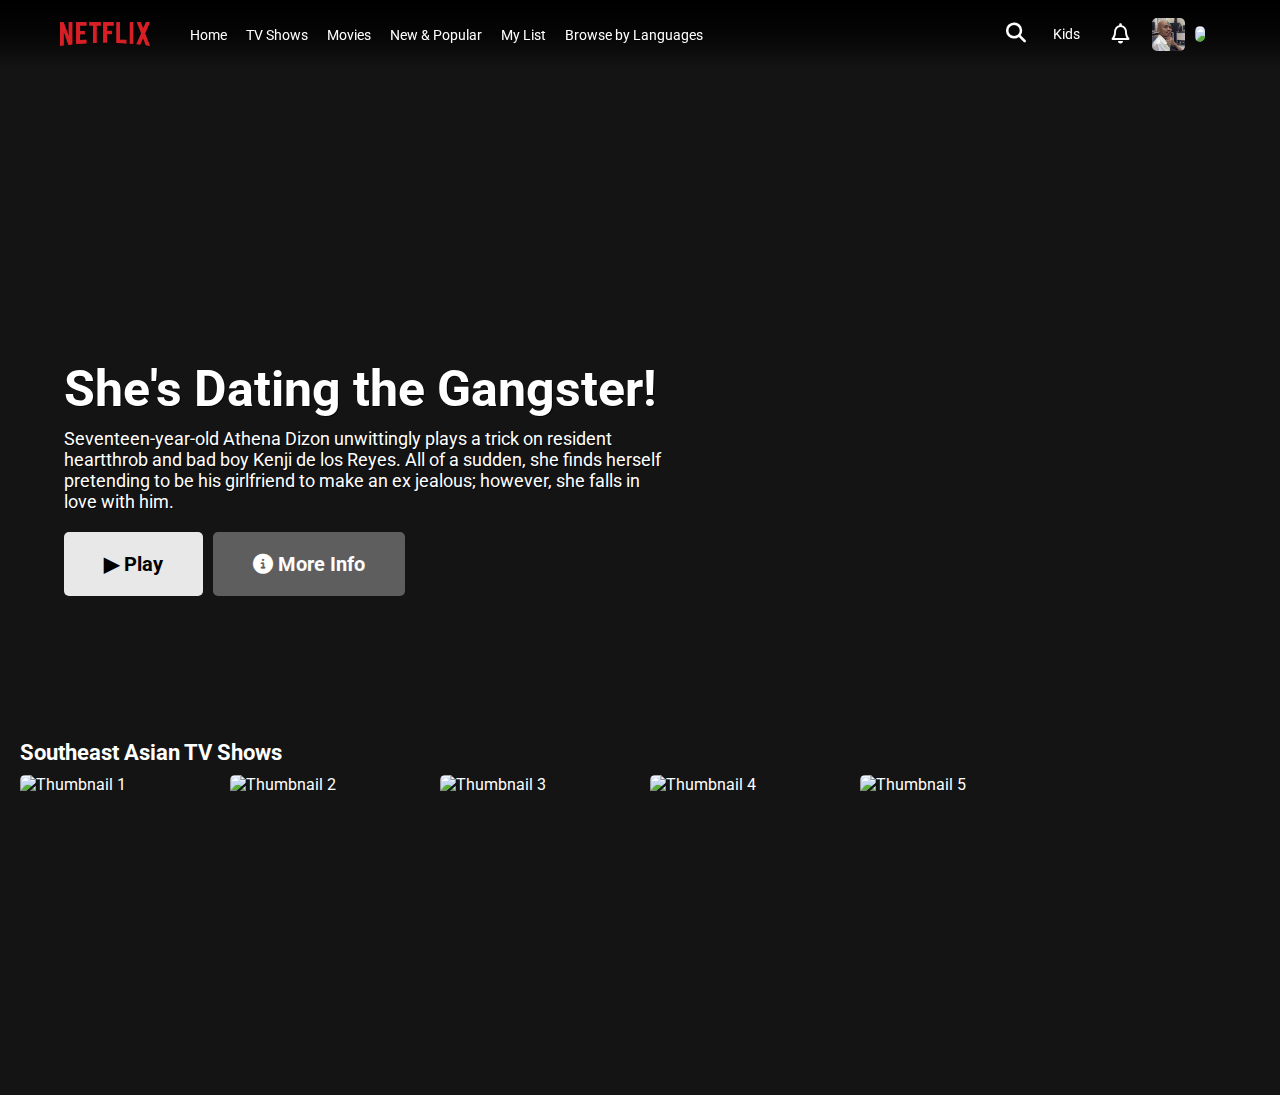
==== Mock website/browse.html @ c3c1355d "uploaded" ====
<!DOCTYPE html>
<html class="browse" lang="en">
<head>
  <meta charset="UTF-8">
  <meta name="viewport" content="width=device-width, initial-scale=1.0">
  <title>Netflix Browse Page</title>
  <link rel="stylesheet" href="styles.css">
  <link rel="stylesheet" href="https://cdnjs.cloudflare.com/ajax/libs/font-awesome/6.6.0/css/all.min.css">
</head>
<body>
  <header class="navbar">
   <script>
    
const navbar = document.querySelector('.navbar');

function handleScroll() {
    if (window.scrollY > 20) { 
        navbar.classList.add('scrolled');
    } else {
        navbar.classList.remove('scrolled');
    }
}

window.addEventListener('scroll', handleScroll);

   </script>
    <div class="left">
      <img src="images/logo.png" class="logo">
      <nav class="nav-links">
        <a href="#">Home</a>
        <a href="#">TV Shows</a>
        <a href="#">Movies</a>
        <a href="#">New & Popular</a>
        <a href="#">My List</a>
        <a href="#">Browse by Languages</a>
      </nav>
    </div>

    <div class="nav-icons">
      <div class="search">
        <input type="text" placeholder="Titles,people,genres" aria-label="search">
        <button class="submit"><i class="fas fa-magnifying-glass" aria-label="btn"></i></button>
    </div>
      <a href="#">Kids</a>
      <a href="#"><i class="fa-regular fa-bell"></i></i></a>
      <a href="#" class="profile"><img src="images/who/5.jpg"><img src="/images/down-icon.png" class="down-icon"></i></a>
      <div class="profile-bar">
        <ul class="list-profile">
          <li class="profiles">
              <a href="browse.html">
                  <img src="images/who/1.png">
              </a>
              <a href="#">Rey</a>
          </li>
          <li class="profiles">
              <a href="browse.html">
                  <img src="images/who/2.png">
              </a>
              <a href="#">John Paul</a>
          </li>
          <li class="profiles">
              <a href="browse.html">
                  <img src="images/who/3.png">
              </a>

              <a href="#">Theo</a>
          </li>
          <li class="profiles">
              <a href="browse.html">
                  <img src="images/who/4.png">
              </a>
              <a href="#">Rey</a>
          </li>
          <li class="profiles">
              <a href="browse.html">
                  <img src="images/who/5.jpg">
              </a>

              <a href="#">Pogi</a>
          </li>
        </ul>
        <ul class="settings">
          <li>
            <i class="fa-solid fa-pencil"></i>
            <a href="#">Manage Profile</a>
          </li>
          <li>
            <i class="fa-solid fa-right-left"></i>
            <a href="#">Transfer Profile</a>
          </li>
          <li>
            <i class="fa-solid fa-user"></i>
            <a href="#">Account</a>
          </li>
          <li>
            <i class="fa-regular fa-circle-question"></i>
            <a href="#">Help Center</a>
          </li>
        </ul>
        <div class="sign-out">
          <a href="index.html">Sign out of netflix</a>
        </div>
      </div>
  </header>
 
  <section class="featured">
    <video autoplay src="images/Browse/featured/gangster.mp4" class="featured-image" id="myVideo"></video>
    <img src="images/Browse/featured/shes dating the gangster.jpg" class="featured-image">
    <div class="featured-content">
        <h1>She's Dating the Gangster!</h1>
        <p>Seventeen-year-old Athena Dizon unwittingly plays a trick on resident
          heartthrob and bad boy Kenji de los Reyes. All of a sudden, she finds 
          herself pretending to be his girlfriend to make an ex jealous; however, she
          falls in love with him.</p>
      <div class="buttons">
        <div class="left">
          <button class="play-button">▶ Play</button>
          <button class="info-button"><i class="fa-solid fa-circle-info"></i> More Info</button>
        </div>
        <div class="right">
          <button id="volumeButton">
            <i class="fa fa-volume-up"></i>
          </button>
          <button id="unmuteButton">
            <i class="fa-solid fa-volume-xmark"></i>
          </button>
          <button id="replayButton">
            <i class="fa-solid fa-rotate-right"></i>
          </button>
          <script src="browse.js"></script>
          <p class="age">13+</p>
        </div>
      </div>
    </div>

  </section>


  <section class="thumbnail-row">
    <h2>Southeast Asian TV Shows</h2>
    <div class="thumbnails">
      <img src="https://via.placeholder.com/200x300" alt="Thumbnail 1">
      <img src="https://via.placeholder.com/200x300" alt="Thumbnail 2">
      <img src="https://via.placeholder.com/200x300" alt="Thumbnail 3">
      <img src="https://via.placeholder.com/200x300" alt="Thumbnail 4">
      <img src="https://via.placeholder.com/200x300" alt="Thumbnail 5">
    </div>
  </section>
</body>
</html>
---- Mock website/styles.css ----
@import url("https://fonts.googleapis.com/css2?family=Roboto:ital,wght@0,100;0,300;0,400;0,500;0,700;0,900;1,100;1,300;1,400;1,500;1,700;1,900&display=swap");


*{
    margin: 0;
    padding: 0;
    font-family: 'Roboto', sans-serif;
    box-sizing: border-box;
}
html.front-page{
body{
    background-color: #000;
    color: #fff;   
}

.header{
    width: 100%;
    height: 100vh;
    background-image: linear-gradient(rgba(0,0,0,0.7),rgba(0,0,0,0.7)),url(images/header-image.png);
    background-size: cover;
    background-position: center;
    padding: 10px 8%;
    position: relative;
}

nav{
    display: flex;
    align-items: center;
    justify-content: space-between;
    padding: 10px 0;
}

.logo{
    width: 150px;
    cursor: pointer;
}
nav button{
    border: 0;
    outline: 0;
    background: #db0001;
    color: #fff;
    padding: 7px 20px;
    font-size: 12px;
    border-radius: 4px;
    margin-left: 10px;
    cursor: pointer;
}

.language{
    display: inline-flex;
    align-items: center;
    background: transparent;
    border: 1px solid #fff;
    padding: 7px 10px;
}
.language img{
    width: 10px;
    margin-left: 10px;
}

.header-content{
    position: absolute;
    top: 50%;
    left: 50%;
    transform: translate(-50%,-50%);
    text-align: center;
    margin-top: 100px;
}

.header-content h1{
    font-size: 60px;
    line-height: 70px;
    font-weight: 600;
    max-width: 650px;
    margin-bottom: 20px;
}

.header-content h3{
    font-weight: 400;
    margin-bottom: 20px;
}
nav button a{
    color: #fff;
    text-decoration: none;
}
.signup{
    background: #303030;
    border-radius: 4px;
    display: flex;
    align-items: center;
    margin-top: 30px;
    overflow: hidden;
}

.signup input{
    color: #fff;
    border: #fff 1px solid;
    flex: 1;
    border: 0;
    outline: 0;
    margin-left: 20px;
    background: #303030;
    font-size: large;
}

.signup button{
    background: #db0001;
    border: 0;
    outline: 0;
    color: #fff;
    font-size: 16px;
    cursor: pointer;
    padding: 20px 30px;
}

.arc {
    background-color: #111; 
    height: 100px; 
    border-bottom-left-radius: 50% 50px; 
    border-bottom-right-radius: 50% 50px; 
}

/* --------------------features--------------------------- */
.container {
    padding: 20px;
    margin: 0px 100px;
    max-width: 2000px;
    align-items: center;
    justify-content: space-between;

}

.container h1 {
    font-size: 28px;
    margin-bottom: 20px;
}

.dropdowns {
    margin-bottom: 20px;
}

select {
    background-color: #1d1d1d;
    color: white;
    border: #333 2px solid;
    padding: 10px;
    margin-right: 10px;
    font-size: 16px;
    border-radius: 5px;
    cursor: pointer;
}


.movies {
    list-style: none;
    display: flex;
    gap: 10px;
    margin-left: 0;

}

.movie {
    border-radius: 10px;
    padding: 10px;
    text-align: center;
    justify-content: space-between;
    width: 100%;
    max-width: max-content;
    transition: 0.5s;
}

.movie img {
    width:200px;
    border-radius: 10px;
    align-items: center;
    cursor: pointer;
    border: #000 1px solid;

    
}

.movies .movie:hover{
    transform: scale(1.1);
    z-index: 2;
}

.card-wrapper .swiper-pagination{
    display: none;
}
.card-wrapper .swiper-slide-button{
   padding: 50px 20px;
   background-color: #303030;
   color: #fff;
    border-radius: 10px;
    opacity: 0.5;
}
.card-wrapper .swiper-slide-button:hover{
    background-color: #686868;
 }
 
.movie h3 {
    font-size: 16px;
    margin: 10px 0;
}

.recently-added {
    background-color: red;
    color: white;
    padding: 2px 5px;
    border-radius: 5px;
    font-size: 12px;
    position: relative;
    top: 0px;
    left: 0px;
}


.reasons {
    display: flex;
    gap: 20px;
    justify-content: space-between; 
    text-align: right;
    margin-top: 10px;
    
}

.reason {
    
    background: linear-gradient(333.52deg, #412855 1%, #20263d 80%, #24245f 100%);
    padding: 20px;
    max-width: 500px;
    border-radius: 20px;
    text-align: left;
    padding-bottom: 0px;
    justify-content: space-between;
    position: relative;
    padding-bottom: 150px;
}

.reason p {
    color: #afafaf;
    font-size: 18px;
    margin-bottom: 20px;
    word-wrap: break-word;
}

.reason h2 {
    font-size: 20px;
    margin-bottom: 10px;
}

.reason img{
    position: absolute;
    bottom: 10px;
    right: 10px; 
    width: 80px; 
    height: auto;
}

.join{
    margin-top: 10px;
}

/* -----------------faq-------------------- */

.faq{
    padding: 3px 12%;
    text-align: center;
    font-size: 18px;
}

.faq h2{
    padding-top: 50px;
    padding-bottom: 10px;
    text-align: left;
    font-weight: bolder;
    font-size: 25px;
}

.accordion{
    margin: 0px auto;
    width: 100%;
    max-width: 7500px;
}

.accordion li{
    list-style: none;
    width: 100%;
    padding: 3px;
}

.accordion li label{
    display: flex;
    align-items: center;
    padding: 25px;
    font-size: 25px;
    font-weight: 500;
    background: #303030;
    margin-bottom: 2px;
    cursor: pointer;
    position: relative;

}

label:after{
    content: '+';
    font-size: 34px;
    position: absolute;
    right: 20px;
    transition: transform 0.5s;
}

input[type="radio"]{
    display: none;
}

.accordion .content{
    background: #303030;
    text-align: left;
    padding: 0 20px;
    max-height: 0;
    overflow: hidden;
    transition: max-height 0.5s, padding 0.5s;
}
.accordion input[type="radio"]:checked + label + .content{
    max-height: 600px;
    padding: 30px 20px;
}

.accordion input[type="radio"]:checked + label::after{
    transform: rotate(135deg);
}
.faq .signup{
    max-width: 600px;
    margin: 20px auto 60px;
}
.faq .ready{
    padding-top: 50px;
    font-size: 13px;
}

.footer{
    padding: 50px 15% 10px;
    color: #777;
}

.footer h2{
    font-size: 18px;
    font-weight: 400;
    text-decoration: underline;
    margin-bottom: 30px;
}

.footer .col{
    flex-basis: 25%;
    flex-grow: 1;
    margin-bottom: 20px;
}
.footer .col a{
    display: block;
    color: #777;
    font-size: 14px;
    margin-bottom: 15px;
}
.footer .row{
    align-items: flex-start;
    display: flex;
    padding: 10px 0;
}

.footer .language{
    color: #fff;
    padding: 10px 20px;
    border-radius: 3px;
}
.copyright{
    font-size: 14px;
    margin-top: 30px;
    margin-bottom: 10px;
}

@media only screen and (max-width:600px){
    .logo{
        width: 100px;
    }
    nav button{
        padding: 5px 10px;
    }
    nav .language{
        padding: 4px 8px;
    }
    .header-content{
        position: unset;
        transform: none;
        padding-top: 150px;
    }
    .header-content h1{
        font-size: 30px;
    }

    .signup input{
        font-size: 12px;
        }

    .signup button{
        font-size: 12;
        padding: 10px 15px;
    }

    .arc {
        height: 50px; 
    }
    .container{
        padding: 0;
        margin: 0 10px;
    }
    .container h1{
        font-size: 18px;
        margin-top: 0px;
        margin-bottom: 3px;
    }

    select{
        margin-top: 0px;
        padding: 3px;
        font-size: 10px;
        border-radius: 5px;
    }
    .reasons{
        display: block;
    }
    .reason{
        padding-bottom: 90px;
        margin-top: 5px;
    }
    
    .faq h2{
        font-size: 20px;
    }

    .accordion .content{
        font-size: 14px;
    }

    .accordion li label{
        padding: 10px;
        font-size: 14px;
    }

    label::after{
        font-size: 22px;
    }

    .footer h2{
        font-size: 14px;
    }
    
    .footer .col a{
        font-size: 12px;
        margin-bottom: 5px;
    }

    .footer .language{
        padding: 4px 8px;
    }
    .card-wrapper .swiper-slide-button{
        display: none;
    }
}
}
/* <========= Log in Page ==========> */
html.login{
body{
    background-color: #000;
}
body::before{
    content: "";
    position: absolute;
    left: 0;
    top: 0;
    width: 100%;
    height: 100%;
    opacity: 0.5;
    background: url(images/header-image.png);
    background-position: center;
}

nav{
    position: fixed;
    z-index: 1;
    padding: 25px 60px;
}
nav a img{
    width: 160px;
}
.form-wrapper{
    position: absolute;
    left: 50%;
    top: 50%;
    width: 430px;
    padding: 60px;
    border-radius: 4px;
    background: rgba(0,0,0,0.75);
    transform: translate(-50%, -50%);
}
.form-wrapper h2{
    color: #fff;
    font-size: 2rem;
}

.form-wrapper form{
    margin: 25px 0 65px;
}

form .form-control{
    position: relative;
    height: 50px;
    margin-bottom: 16px;
}
.form-control input{
    height: 100%;
    width: 100%;
    background: #333;
    outline: none;
    border: none;
    color: #fff;
    font-size: 1rem;
    border-radius: 4px;
    padding: 0 20px;

}
.form-control input:is(:focus, :valid) {
    padding: 16px 20px 0;
    background: #444;

}
.form-control label{
    position: absolute;
    left: 20px;
    top: 50%;
    color: #8c8c8c;
    font-size: 1rem;
    transform: translateY(-50%);
    transition: all 0.1s ease;
}
.form-control input:is(:focus, :valid) ~ label{
    font-size: 0.75rem;
    transform: translateY(-130%);
}
form button{
    width: 100%;
    padding: 16px 0;
    font-size: 1rem;
    border: none;
    outline: none;
    color: #fff;
    cursor: pointer;
    font-weight: 500;
    border-radius: 4px;
    background: #e50914;
    margin: 25px 0 10px;
    transition: 0.1s ease;
}
form button:hover{
    background: #c40812;
}
form .form-help{
    display: flex;
    justify-content: space-between;
}
form .remember-me{
    display: flex;
}
form .remember-me input{
    margin-right: 5px;
    accent-color: #b3b3b3;
}
form .form-help :where(label, a){
    font-size: 16px;
}

.form-wrapper :where(label, p, small, a){
    color: #b3b3b3;
}

.form-wrapper p a{
    color: #fff;
}

.form-wrapper small{
    display: block;
    margin-top: 15px;
}
.form-wrapper small a{
    color: #0071eb;
}
.form-wrapper a{
    text-decoration: none;
}
.form-wrapper a:hover{
    text-decoration: underline;
}

@media (max-width: 740px){
    body::before{
        display: none;
    }
    nav, .form-wrapper{
        padding: 20px;
    }
    nav a img{
        width: 140px;
    }
    .form-wrapper{
        top: 43%;
        width: 100%;
    }
    .form-wrapper form{
        margin: 25px 0 40px;
    }
}
}

html.who{
body{
    background: linear-gradient(rgba(0,0,0,1),rgba(0,0,0,0.89),rgba(0,0,0,0.9),rgba(0,0,0,0.9),rgba(0,0,0,0.9));
    height: 100vh;    
    width: 100%;
    }
.main{
    position: relative;
    top: 25%;
}
h1{
   color: #fff; 
   font-size: 65px;
   font-weight: 400;
   text-align: center;
}
ul{
    list-style: none;
    display: flex;
    flex-wrap: wrap;
    justify-content: center;
    margin: 45px 10px;
    gap: 35px;
}

.profile span{
    color: #929292;
    display: block;
    text-align: center;
    font-size: 25px;
    margin: 15px 0;
}
.list-profile img{
    border-radius: 5px;
    width: 190px;
}

.settings{
    text-decoration: none;
    width: 260px;
    margin: 80px auto;
    padding: 11px;
    text-align: center;
    display: block;
    border: #929292 1px solid;
    color: #929292;
    font-size: 23px;
    letter-spacing: 2px;
}

.profile:hover img{
    outline: #fff 4px solid;
}
.profile:hover span{
    color: #fff;
}

.settings:hover {
    color: #fff;
    border: #fff 1px solid;
}

@media (max-width: 740px){
    h1{
        color: #fff; 
        font-size: 30px;
        font-weight: 400;
        text-align: center;
     }
     ul{
         list-style: none;
         display: flex;
         flex-wrap: wrap;
         justify-content: center;
         margin: 15px 40px;
         gap: 10px;
     }
     
     .profile span{
         color: #929292;
         display: block;
         text-align: center;
         font-size: 15px;
         margin: 5px  0;
     }
     .list-profile img{
         border-radius: 5px;
         width: 80px;
     }
     
     .settings{
         text-decoration: none;
         width: 170px;
         margin: 80px auto;
         padding: 5px;
         text-align: center;
         display: block;
         border: #929292 1px solid;
         color: #929292;
         font-size: 15px;
         letter-spacing: 2px;
     }
     
}
}

html.browse{

    body {
    margin: 0;
    font-family: Arial, sans-serif;
    background-color: #141414;
    color: #fff;
  }
  
 
  .navbar {
    position: fixed;
    display: flex;
    justify-content: space-between;
    align-items: center;
    padding: 10px 20px 10px;
    background:linear-gradient(rgba(0,0,0,1),rgba(0,0,0,0.7),rgba(0,0,0,0));
    position: fixed;
    width: 100%;
    top: 0;
    z-index: 10;
    transition: all .3s ease;
  }

  .navbar.scrolled{
    background: rgb(10, 10, 10);
  }
  .navbar .left{
    display: flex;
    align-items: center;
  }
  
  .navbar .logo {
    width: 90px;
    cursor: pointer;
    margin: 12px 40px;
  }
 
  .search{
    border: none;
    display: flex;
    height: 33px;
    width: 40px;
    position: relative;
    transition: width .5s ease;
    overflow: hidden;
    background: none;
    margin: 0 10px;
  }

  .search input{
    flex-grow: 1;
    font-size: 15px;
    border: 0;
    outline: none;
    position: absolute;
    top: 0;
    bottom: 0;
    left: 50px;
    line-height: 30px;
    background: none;
    width: 0;
    color: #fff;
  }
  .search .submit{
    font-size: 20px;
    cursor: pointer;
    border: none;
    background: none;
    margin-left: auto;
    color: #fff;
    position: absolute;
    height: 30px;
  }

  .search:focus-within{
    width: 250px;
    border: #fff 1px solid;
    background: rgba(0,0,0,0.7);
  }

  .search:focus-within input{
    width: 250px;
  }
  .nav-icons {
    display: flex;
    align-items: center;
    margin: 0 40px;
    gap:  7px;
    }

  .nav-links a, .nav-icons a {
    text-decoration: none;
    color: #fff;
    margin-right: 15px;
    font-size: 14px;
  }
  
  .nav-icons i {
    font-size: 20px;
    margin-left: 10px;
  }
  
  .nav-icons img{
    width: 33px;
    border-radius: 5px;
  }
  .profile{
    display:flex;
    gap: 10px;
    align-items: center;
  }
  
  .profile-bar{
    position: absolute;
    background: rgba(0,0,0,0.7);
    width: 200px;
    top: 70px;
    right: 60px;
    z-index: 0;
    opacity: 0;
    transition: all 0.3s ease;
  }

  .profile-bar ul{
    margin: 10px;
    list-style: none;
    line-height: 30px;
  }

  .profile-bar li{
    display: flex;
    align-items: center;
  }

  .profile-bar .settings{
    margin-top: 10px;
  }

  .profile-bar .settings li{
    gap: 20px;
  }

    .sign-out{
    text-align: center;
    padding: 15px;
    border-top: #fff 1px solid;
  }

  .profile-bar i{
    color: #cfcfcf;
  }

  .profile .down-icon{
    transition: all .3s ease;
  }

  .profile-bar a:hover{
    text-decoration: underline;
  }
  .profile:hover .down-icon{
    rotate: 180deg;
  }
  .profile:hover ~ .profile-bar{
    opacity: 1;
  }

  .profile:focus-within ~ .profile-bar{
    opacity: 1;
  }
  .nav-icons .down-icon{
    width: 10px;
  }

  .featured {
    position: relative;
    height: 80vh;
  }
  
  .featured-image {
    width: 100%;
    height: 100%;
    object-fit: cover;
    position: absolute;
  }
  .featured video{
    z-index: 1;
    transition: all .5s ease;
  }

  .featured img{
    z-index:0;
    opacity: 0;
    transition: all .5s ease;
  }
  .featured-content {
    z-index: 6;
    position: absolute;
    top: 50%;
    left: 5%;
    color: #ffffff;
    max-width: 600px;
    text-shadow: 1px 1px rgba(0,0,0,0.7);
  }
  
  .featured-content h1 {
    font-size: 50px;
    margin-bottom: 10px;
  }
  
  .featured-content p {
    font-size: 18px;
    margin-bottom: 20px;
  }
  .buttons{
    display: flex;
    width: 180vh;
  }
  .buttons .left {
    display: flex;
    gap: 10px;
  }
  .buttons .right{
    display: flex;
    align-items: center;
    gap: 30px;
    margin-left: 50px;
    position: absolute;
    left: 162vh;
  }

  .right #volumeButton{
    cursor: pointer;
    color: #fff;
    background: none;
    padding: 20px;
    border-radius: 50%;
    border: #fff 1px solid;
    font-weight: bold;
    position: absolute;
    opacity: 1;
    right: 170px;
    bottom: 20px;
    z-index: 1111;
  }
  .right #unmuteButton{
    cursor: pointer;
    color: #fff;
    background: none;
    padding: 20px;
    border-radius: 50%;
    border: #fff 1px solid;
    font-weight: bold;
    position: absolute;
    opacity: 0;
    right: 170px;
    bottom: 20px;
    z-index: 3;
  }
  #volumeButton.muted ~ #unmuteButton{
    opacity: 1;
  }
  #volumeButton.muted{
    opacity: 0;
}

  #replayButton{
    cursor: pointer;
    color: #fff;
    background: none;
    padding: 20px;
    border-radius: 50%;
    border: #fff 1px solid;
    font-weight: bold;
    position: absolute;
    right: 170px;
    opacity: 0;
    bottom: 20px;
  }

  .video-ended #replayButton{
    opacity: 1;
    z-index: 1111;
  }

  .video-ended #volumeButton{
    opacity: 0;
  }
  .video-ended #unmuteButton{
    opacity: 0;
  }

  .video-ended .featured video{
    z-index: 0;
    opacity: 0;
  }
  .video-ended .featured img{
    z-index: 1;
    opacity: 1;
  }

  .age{
    font-size: 30px;
    font-weight: bold;
    padding: 20px;
    border-left: #fff 2px solid;
    background: rgba(0,0,0,0.3);
    width: 150px;
    z-index: 2;
  }
  
  .play-button{
    background: rgba(255, 255, 255, 0.9);
    color: #000;
    border: none;
    padding: 20px 40px;
    font-size: 16px;
    border-radius: 5px;
    cursor: pointer;
    font-size: 20px;
    font-weight: bold;
  }
  .info-button{
    background: rgba(126, 126, 126, 0.7);
    color: #fff;
    border: none;
    padding: 20px 40px;
    font-size: 16px;
    border-radius: 5px;
    cursor: pointer;
    font-size: 20px;
    font-weight: bold;
  }


  .play-button:hover, .info-button:hover {
    opacity: 80%;
  }
  

  .thumbnail-row {
    padding: 20px;
  }
  
  .thumbnail-row h2 {
    margin-bottom: 10px;
    font-size: 22px;
  }
  
  .thumbnails {
    display: flex;
    gap: 10px;
    overflow-x: auto;
  }
  
  .thumbnails img {
    width: 200px;
    height: 300px;
    border-radius: 5px;
  }
  
}
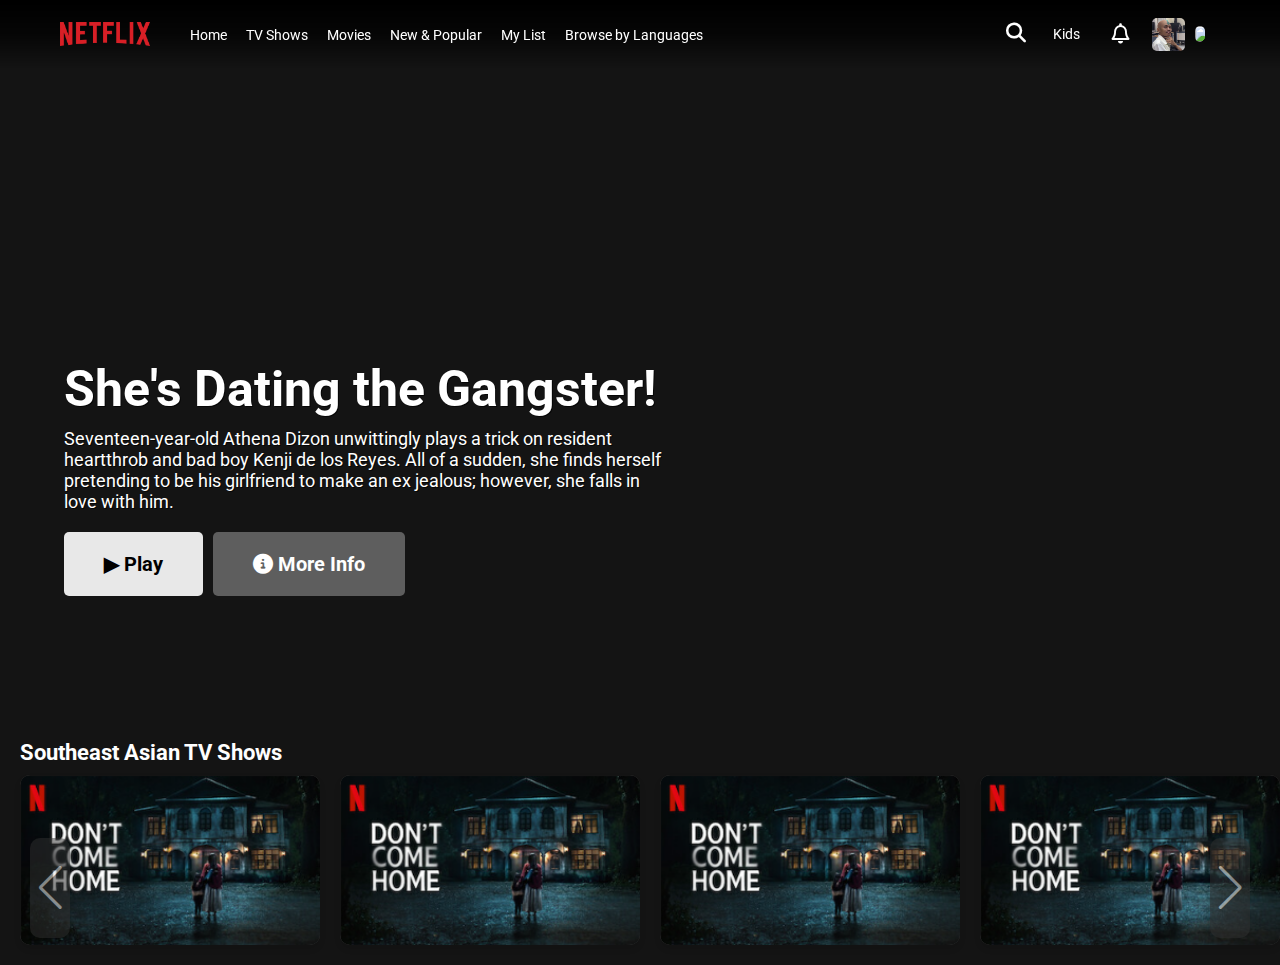
==== commit d2a135b0: "added more  features" ====
--- a/Mock website/browse.html
+++ b/Mock website/browse.html
@@ -6,30 +6,18 @@
   <title>Netflix Browse Page</title>
   <link rel="stylesheet" href="styles.css">
   <link rel="stylesheet" href="https://cdnjs.cloudflare.com/ajax/libs/font-awesome/6.6.0/css/all.min.css">
+  <link rel="stylesheet" href="https://cdn.jsdelivr.net/npm/swiper@11/swiper-bundle.min.css">
 </head>
 <body>
   <header class="navbar">
-   <script>
-    
-const navbar = document.querySelector('.navbar');
-
-function handleScroll() {
-    if (window.scrollY > 20) { 
-        navbar.classList.add('scrolled');
-    } else {
-        navbar.classList.remove('scrolled');
-    }
-}
-
-window.addEventListener('scroll', handleScroll);
-
-   </script>
+    <script src="scroll.js"></script>
     <div class="left">
       <img src="images/logo.png" class="logo">
       <nav class="nav-links">
-        <a href="#">Home</a>
+        <a href="browse.html">Home</a>
         <a href="#">TV Shows</a>
         <a href="#">Movies</a>
+
         <a href="#">New & Popular</a>
         <a href="#">My List</a>
         <a href="#">Browse by Languages</a>
@@ -138,13 +126,232 @@
 
   <section class="thumbnail-row">
     <h2>Southeast Asian TV Shows</h2>
-    <div class="thumbnails">
-      <img src="https://via.placeholder.com/200x300" alt="Thumbnail 1">
-      <img src="https://via.placeholder.com/200x300" alt="Thumbnail 2">
-      <img src="https://via.placeholder.com/200x300" alt="Thumbnail 3">
-      <img src="https://via.placeholder.com/200x300" alt="Thumbnail 4">
-      <img src="https://via.placeholder.com/200x300" alt="Thumbnail 5">
+    <div class="container swiper">
+      <div class="card-wrapper">
+        <!-- Swiper Wrapper - holds slides -->
+        <div class="swiper-wrapper">
+          
+          <!-- Slide 1 -->
+          <div class="card swiper-slide">
+            <img src="images/Browse/Southeast Asia/Dont Come Home.png" alt="Thumbnail 1">
+            <div class="bar">
+              <div class="bar-buttons">
+                <div class="bar-left">
+                  <button class="play"><i class="fa-solid fa-play"></i></button>
+                  <button class="plus"><i class="fa-solid fa-plus"></i></button>
+                  <button class="like"><i class="fa-regular fa-thumbs-up" id="up"></i></button>
+                  <div class="like-bar">
+                    <i class="fa-regular fa-thumbs-down" id="down"></i>
+                    <i class="fa-regular fa-thumbs-up" id="up"></i>
+                    <i class="fa-solid fa-heart" id="heart"></i>
+                  </div>
+                  <div class="interactions">
+                    <p class="add">Add to My List</p>
+                    <p class="li">I Like This</p>
+                  </div>
+                </div>
+                <div class="bar-right">
+                  <button><i class="fa-solid fa-chevron-down"></i></button>
+                  <p class="info">Episodes & Info</p>
+                </div>
+              </div>
+              <div class="middle">
+                <p class="bar-age">16+</p>
+                <p>Limited Series</p>
+                <p class="HD">HD</p>
+              </div>
+              <div class="bottom">
+                <p class="genre">Mind-Bending</p> • <p class="genre">Ominous</p> • <p class="genre">Thriller</p>
+              </div>
+            </div>
+          </div>
+  
+          <!-- Slide 2 -->
+          <div class="card swiper-slide">
+            <img src="images/Browse/Southeast Asia/Dont Come Home.png" alt="Thumbnail 1">
+            <div class="bar">
+              <div class="bar-buttons">
+                <div class="bar-left">
+                  <button class="play"><i class="fa-solid fa-play"></i></button>
+                  <button class="plus"><i class="fa-solid fa-plus"></i></button>
+                  <button class="like"><i class="fa-regular fa-thumbs-up" id="up"></i></button>
+                  <div class="like-bar">
+                    <i class="fa-regular fa-thumbs-down" id="down"></i>
+                    <i class="fa-regular fa-thumbs-up" id="up"></i>
+                    <i class="fa-solid fa-heart" id="heart"></i>
+                  </div>
+                  <div class="interactions">
+                    <p class="add">Add to My List</p>
+                    <p class="li">I Like This</p>
+                  </div>
+                </div>
+                <div class="bar-right">
+                  <button><i class="fa-solid fa-chevron-down"></i></button>
+                  <p class="info">Episodes & Info</p>
+                </div>
+              </div>
+              <div class="middle">
+                <p class="bar-age">16+</p>
+                <p>Limited Series</p>
+                <p class="HD">HD</p>
+              </div>
+              <div class="bottom">
+                <p class="genre">Mind-Bending</p> • <p class="genre">Ominous</p> • <p class="genre">Thriller</p>
+              </div>
+            </div>
+          </div>
+  
+          <!-- Slide 3 -->
+          <div class="card swiper-slide">
+            <img src="images/Browse/Southeast Asia/Dont Come Home.png" alt="Thumbnail 1">
+            <div class="bar">
+              <div class="bar-buttons">
+                <div class="bar-left">
+                  <button class="play"><i class="fa-solid fa-play"></i></button>
+                  <button class="plus"><i class="fa-solid fa-plus"></i></button>
+                  <button class="like"><i class="fa-regular fa-thumbs-up" id="up"></i></button>
+                  <div class="like-bar">
+                    <i class="fa-regular fa-thumbs-down" id="down"></i>
+                    <i class="fa-regular fa-thumbs-up" id="up"></i>
+                    <i class="fa-solid fa-heart" id="heart"></i>
+                  </div>
+                  <div class="interactions">
+                    <p class="add">Add to My List</p>
+                    <p class="li">I Like This</p>
+                  </div>
+                </div>
+                <div class="bar-right">
+                  <button><i class="fa-solid fa-chevron-down"></i></button>
+                  <p class="info">Episodes & Info</p>
+                </div>
+              </div>
+              <div class="middle">
+                <p class="bar-age">16+</p>
+                <p>Limited Series</p>
+                <p class="HD">HD</p>
+              </div>
+              <div class="bottom">
+                <p class="genre">Mind-Bending</p> • <p class="genre">Ominous</p> • <p class="genre">Thriller</p>
+              </div>
+            </div>
+          </div>
+          <!-- Slide 3 -->
+          <div class="card swiper-slide">
+            <img src="images/Browse/Southeast Asia/Dont Come Home.png" alt="Thumbnail 1">
+            <div class="bar">
+              <div class="bar-buttons">
+                <div class="bar-left">
+                  <button class="play"><i class="fa-solid fa-play"></i></button>
+                  <button class="plus"><i class="fa-solid fa-plus"></i></button>
+                  <button class="like"><i class="fa-regular fa-thumbs-up" id="up"></i></button>
+                  <div class="like-bar">
+                    <i class="fa-regular fa-thumbs-down" id="down"></i>
+                    <i class="fa-regular fa-thumbs-up" id="up"></i>
+                    <i class="fa-solid fa-heart" id="heart"></i>
+                  </div>
+                  <div class="interactions">
+                    <p class="add">Add to My List</p>
+                    <p class="li">I Like This</p>
+                  </div>
+                </div>
+                <div class="bar-right">
+                  <button><i class="fa-solid fa-chevron-down"></i></button>
+                  <p class="info">Episodes & Info</p>
+                </div>
+              </div>
+              <div class="middle">
+                <p class="bar-age">16+</p>
+                <p>Limited Series</p>
+                <p class="HD">HD</p>
+              </div>
+              <div class="bottom">
+                <p class="genre">Mind-Bending</p> • <p class="genre">Ominous</p> • <p class="genre">Thriller</p>
+              </div>
+            </div>
+          </div>
+          <!-- Slide 4 -->
+          <div class="card swiper-slide">
+            <img src="images/Browse/Southeast Asia/Dont Come Home.png" alt="Thumbnail 1">
+            <div class="bar">
+              <div class="bar-buttons">
+                <div class="bar-left">
+                  <button class="play"><i class="fa-solid fa-play"></i></button>
+                  <button class="plus"><i class="fa-solid fa-plus"></i></button>
+                  <button class="like"><i class="fa-regular fa-thumbs-up" id="up"></i></button>
+                  <div class="like-bar">
+                    <i class="fa-regular fa-thumbs-down" id="down"></i>
+                    <i class="fa-regular fa-thumbs-up" id="up"></i>
+                    <i class="fa-solid fa-heart" id="heart"></i>
+                  </div>
+                  <div class="interactions">
+                    <p class="add">Add to My List</p>
+                    <p class="li">I Like This</p>
+                  </div>
+                </div>
+                <div class="bar-right">
+                  <button><i class="fa-solid fa-chevron-down"></i></button>
+                  <p class="info">Episodes & Info</p>
+                </div>
+              </div>
+              <div class="middle">
+                <p class="bar-age">16+</p>
+                <p>Limited Series</p>
+                <p class="HD">HD</p>
+              </div>
+              <div class="bottom">
+                <p class="genre">Mind-Bending</p> • <p class="genre">Ominous</p> • <p class="genre">Thriller</p>
+              </div>
+            </div>
+          </div>
+          <!-- Slide 5 -->
+          <div class="card swiper-slide">
+            <img src="images/Browse/Southeast Asia/Dont Come Home.png" alt="Thumbnail 1">
+            <div class="bar">
+              <div class="bar-buttons">
+                <div class="bar-left">
+                  <button class="play"><i class="fa-solid fa-play"></i></button>
+                  <button class="plus"><i class="fa-solid fa-plus"></i></button>
+                  <button class="like"><i class="fa-regular fa-thumbs-up" id="up"></i></button>
+                  <div class="like-bar">
+                    <i class="fa-regular fa-thumbs-down" id="down"></i>
+                    <i class="fa-regular fa-thumbs-up" id="up"></i>
+                    <i class="fa-solid fa-heart" id="heart"></i>
+                  </div>
+                  <div class="interactions">
+                    <p class="add">Add to My List</p>
+                    <p class="li">I Like This</p>
+                  </div>
+                </div>
+                <div class="bar-right">
+                  <button><i class="fa-solid fa-chevron-down"></i></button>
+                  <p class="info">Episodes & Info</p>
+                </div>
+              </div>
+              <div class="middle">
+                <p class="bar-age">16+</p>
+                <p>Limited Series</p>
+                <p class="HD">HD</p>
+              </div>
+              <div class="bottom">
+                <p class="genre">Mind-Bending</p> • <p class="genre">Ominous</p> • <p class="genre">Thriller</p>
+              </div>
+            </div>
+          </div>
+  
+        </div>  
+        
+        <!-- Pagination -->
+        <div class="swiper-pagination"></div>
+        
+        <!-- Navigation buttons -->
+        <div class="swiper-slide-button swiper-button-prev"></div>
+        <div class="swiper-slide-button swiper-button-next"></div>
+  
+      </div>
     </div>
+    <script src="https://cdn.jsdelivr.net/npm/swiper@11/swiper-bundle.min.js"></script>
+    <script src="script.js"></script>
   </section>
+  
 </body>
 </html>
--- a/Mock website/styles.css
+++ b/Mock website/styles.css
@@ -202,18 +202,6 @@
     font-size: 16px;
     margin: 10px 0;
 }
-
-.recently-added {
-    background-color: red;
-    color: white;
-    padding: 2px 5px;
-    border-radius: 5px;
-    font-size: 12px;
-    position: relative;
-    top: 0px;
-    left: 0px;
-}
-
 
 .reasons {
     display: flex;
@@ -751,6 +739,15 @@
     transition: all .3s ease;
   }
 
+  .nav-links a{
+    color: #fff;
+    transition: all .5s ease;
+  }
+
+  .nav-links a:hover{
+    color: #bebebe;
+  }
+
   .navbar.scrolled{
     background: rgb(10, 10, 10);
   }
@@ -949,6 +946,7 @@
     display: flex;
     gap: 10px;
   }
+
   .buttons .right{
     display: flex;
     align-items: center;
@@ -1061,7 +1059,9 @@
     font-weight: bold;
   }
 
-
+    .info-button:active{
+    border: #fff 1px solid;
+  }
   .play-button:hover, .info-button:hover {
     opacity: 80%;
   }
@@ -1076,16 +1076,223 @@
     font-size: 22px;
   }
   
-  .thumbnails {
-    display: flex;
-    gap: 10px;
-    overflow-x: auto;
-  }
-  
-  .thumbnails img {
-    width: 200px;
-    height: 300px;
+  .swiper-wrapper {
+    display: flex;
+    gap: 20px;
+
+}
+
+.container{
+    overflow: visible;
+}
+
+.card {
+    background: #303030;
+    transition: all .3s ease;
+    text-align: center;
+    position: relative;
+    border-radius: 10px;
+    box-shadow: 0 4px 6px rgba(0, 0, 0, 0.1);
+    height: 170px;
+    overflow-y: hidden;
+    overflow-x: hidden;
+    max-width: max-content;
+}
+
+.card:hover {
+    transform: scale(1.5);
+    box-shadow: 0 8px 15px rgba(0, 0, 0, 0.2);
+    z-index: 100;
+    height: auto;
+    transform-origin: bottom;
+}
+.swiper-wrapper .card:first-child:hover {
+    transform-origin: left;
+}
+.swiper-wrapper .card:last-child:hover {
+    transform-origin: right;
+
+}
+.card img {
+    width: 300px;
+    border-radius: 10px;
+}
+
+.interactions{
+    font-weight: 500;
+    transition: all .2s ease;
+}
+
+.interactions .add{
+    padding: 5px;
+    background: #c2c2c2;
+    color: #000;
     border-radius: 5px;
-  }
-  
+    position: absolute;
+    z-index: 20;
+    left: 10px;
+    bottom: 120px;
+    opacity: 0;
+    transition: all .3s ease;
+}
+.interactions .li{
+    padding: 5px;
+    background: #c2c2c2;
+    color: #000;
+    border-radius: 5px;
+    position: absolute;
+    z-index: 20;
+    left: 60px;
+    bottom: 120px;
+    opacity: 0;
+    transition: all .3s ease;
+}
+.bar-buttons .info{
+    padding: 5px;
+    background: #c2c2c2;
+    color: #000;
+    border-radius: 5px;
+    position: absolute;
+    z-index: 20;
+    left: 190px;
+    bottom: 110px;
+    opacity: 0;
+    transition: all .3s ease;
+}
+.bar-buttons{
+    display: flex;
+    justify-content: space-between;
+    padding: 10px;
+}
+
+.bar-buttons button{
+    font-size: 12px;
+    padding: 9px 11px;
+    border-radius: 50%;
+    border: rgba(255,255,255,0.5) 1px solid;
+    cursor: pointer;
+    background: #303030;
+    color: #fff;
+    z-index: 50;
+}
+
+.bar-buttons .plus:hover ~ .interactions .add{
+    opacity: 1;
+}
+
+.bar-buttons .bar-right button:hover ~ .info{
+    opacity: 1;
+}
+
+.bar-buttons .like-bar{
+    font-size: 12px;
+    border-radius: 30px;
+    position: absolute;
+    left: 41px;
+    top: 300px;
+    background: #242424;
+    opacity: 0;
+    padding: 9px 11px;
+    transition: opacity .3s ease;
+    z-index: 0;
+    cursor: pointer;
+}
+
+.like-bar i{
+    margin: 0 5px;
+}
+
+.bar-buttons .like-bar #up{
+    padding: 5px;
+    border-radius: 15px;
+}
+.bar-buttons .like-bar #down{
+    padding: 5px;
+    border-radius: 15px;
+}
+.bar-buttons .like-bar #heart{
+    padding: 5px;
+    border-radius: 15px;
+}
+.bar-buttons .play{
+    color: #000;
+    background-color: #fff;
+}
+
+.bar-buttons .like:hover ~ .like-bar{
+    opacity: 1;
+    top: 180px;
+}
+.bar-buttons .like-bar:hover{
+    opacity: 1;
+    top: 180px;
+}
+.bar-buttons .like-bar:hover ~ .interactions .li{
+    opacity: 1;
+}
+
+.bar-buttons .like-bar i:hover{
+    background: #303030;
+}
+
+
+.bar-buttons .like:hover ~ .interactions .li{
+    opacity: 1;
+}
+
+.bar-buttons button:hover{
+    border: #fff 1px solid;
+}
+.card .middle{
+    display: flex;
+    font-size: 12px;
+    font-weight: 200;
+    gap: 5px;
+    padding: 0 15px;
+    align-items: center;
+}
+
+.card .bar-age{
+    border: #fff 1px solid;
+    padding: 0 3px;
+}
+.card .HD{
+    font-size: 8px;
+    border: #fff 1px solid;
+    padding: 0 3px;
+}
+
+.card .bottom{
+    display: flex;
+    gap: 5px;
+    color: #9c9c9c;
+    font-size: 20px;
+    align-items: center;
+    margin: 5px 0 10px 20px;
+    font-weight: 500;
+}
+
+
+.card .bottom .genre{
+    font-size: 12px;
+    color: #fff;
+    font-weight: 300;
+}
+
+.card-wrapper .swiper-pagination{
+    display: none;
+}
+.swiper-slide-button{
+
+   padding: 50px 20px;
+   background-color: #303030;
+   color: #fff;
+    border-radius: 10px;
+    opacity: 0.5;
+    z-index: 11111;
+}
+.swiper-slide-button:hover{
+    background-color: #686868;
+ }
+ 
 }